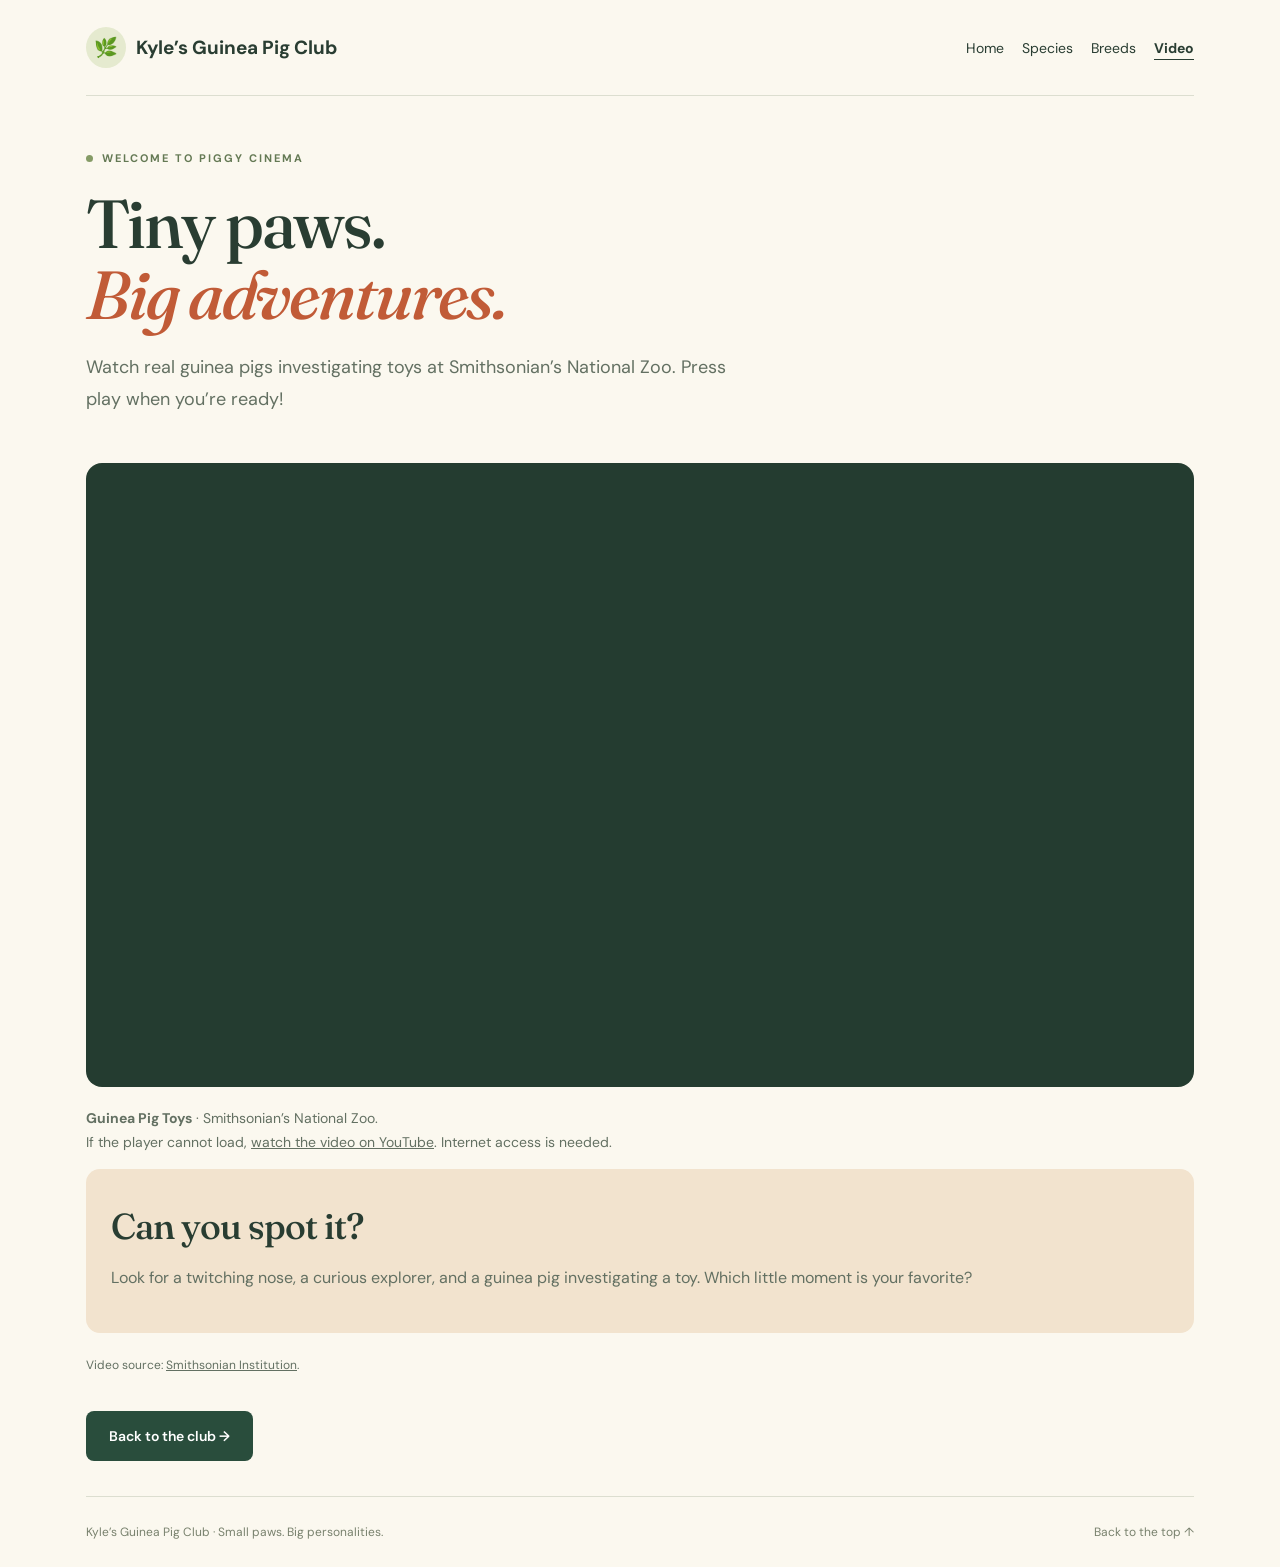
==== public/videos.html @ efac2963 "Refresh guinea pig photos and add species, breeds, and video pages" ====
<!doctype html>
<html lang="en"><head><meta charset="utf-8"><meta name="viewport" content="width=device-width, initial-scale=1"><meta name="description" content="Watch guinea pigs exploring enrichment toys in a video from Smithsonian’s National Zoo."><title>Piggy cinema | Kyle’s Guinea Pig Club</title><link rel="stylesheet" href="styles.css"></head>
<body><a class="skip-link" href="#main">Skip to content</a><div class="wrap"><header><a class="brand" href="index.html"><span aria-hidden="true">🌿</span>Kyle’s Guinea Pig Club</a><nav aria-label="Main navigation"><a href="index.html">Home</a><a href="species.html">Species</a><a href="breeds.html">Breeds</a><a href="videos.html" aria-current="page">Video</a></nav></header><main id="main">
<div class="page-intro"><div class="eyebrow">Welcome to piggy cinema</div><h1>Tiny paws.<br><em>Big adventures.</em></h1><p>Watch real guinea pigs investigating toys at Smithsonian’s National Zoo. Press play when you’re ready!</p></div>
<iframe class="video-frame" src="https://www.youtube-nocookie.com/embed/gSkxFIF4vSU" title="Guinea Pig Toys — Smithsonian’s National Zoo" loading="lazy" referrerpolicy="strict-origin-when-cross-origin" allow="encrypted-media; picture-in-picture; fullscreen" allowfullscreen></iframe>
<p class="video-caption"><strong>Guinea Pig Toys</strong> · Smithsonian’s National Zoo.<br>If the player cannot load, <a href="https://www.youtube.com/watch?v=gSkxFIF4vSU">watch the video on YouTube</a>. Internet access is needed.</p>
<div class="watch-prompt"><h2>Can you spot it?</h2><p>Look for a twitching nose, a curious explorer, and a guinea pig investigating a toy. Which little moment is your favorite?</p></div>
<p class="source">Video source: <a href="https://www.si.edu/object/zooenrichment-guinea-pig-toys%3Ayt_gSkxFIF4vSU">Smithsonian Institution</a>.</p><div class="page-links"><a class="button" href="index.html">Back to the club →</a></div></main><footer><span>Kyle’s Guinea Pig Club · Small paws. Big personalities.</span><a href="#main">Back to the top ↑</a></footer></div></body></html>
---- public/styles.css ----
@import url('https://fonts.googleapis.com/css2?family=DM+Sans:wght@400;500;600;700&family=Fraunces:opsz,wght@9..144,500;9..144,600;9..144,700&display=swap');
:root{--cream:#fbf8ef;--green:#294d3c;--orange:#c15b37;--ink:#293d32;--line:#dcded0}*{box-sizing:border-box}html{scroll-behavior:smooth}body{margin:0;background:var(--cream);color:var(--ink);font-family:'DM Sans',sans-serif}a{color:inherit}button,a{-webkit-tap-highlight-color:transparent}button:focus-visible,a:focus-visible{outline:3px solid var(--orange);outline-offset:5px}.wrap{max-width:1180px;margin:auto;padding:0 36px}header{display:flex;justify-content:space-between;align-items:center;padding:27px 0;border-bottom:1px solid var(--line)}.brand{text-decoration:none;font-weight:700;font-size:19px;display:flex;align-items:center;gap:10px}.brand span{background:#e5eacf;padding:8px;border-radius:50%}nav{display:flex;gap:28px;font-size:14px}nav a{text-decoration:none}nav a:hover{text-decoration:underline}.hero{display:grid;grid-template-columns:1fr 1fr;align-items:center;gap:40px;padding:66px 0 58px}.eyebrow{text-transform:uppercase;letter-spacing:2px;font-size:11px;font-weight:700;color:#647954;display:flex;gap:9px;align-items:center}.eyebrow:before{content:'';width:7px;height:7px;border-radius:50%;background:#859b66}h1,h2,h3{font-family:'Fraunces',Georgia,serif;font-weight:500}h1{font-size:clamp(48px,5.7vw,76px);letter-spacing:-3px;line-height:1.04;margin:23px 0}h1 em{color:var(--orange);font-weight:500}p{line-height:1.75;color:#637062}.intro{max-width:390px;font-size:16px}.button{display:inline-flex;gap:22px;align-items:center;border:0;border-radius:8px;background:var(--green);color:white;padding:16px 23px;font:600 14px 'DM Sans',sans-serif;text-decoration:none;cursor:pointer}.button:hover{background:#3f644c}.hero .button{margin:18px 0}.small{font-size:12px;color:#7a8170}.art{position:relative;background:#e6ecd6;border-radius:48% 48% 20px 20px;padding:36px 5px 10px;transform:rotate(2deg)}.art svg{width:100%;height:auto;display:block}.art-label{position:absolute;bottom:23px;left:18px;background:#fffdf5;padding:12px 18px;border-radius:6px;transform:rotate(-7deg);font-family:'Fraunces',Georgia,serif;box-shadow:0 5px 15px #294d3c12}.stamp{position:absolute;right:5px;top:8px;width:90px;height:90px;border-radius:50%;background:#eacb82;display:grid;place-content:center;text-align:center;font-size:11px;line-height:1.6;transform:rotate(12deg);border:1px dashed #9b8554;outline:6px solid #eacb82}.ribbon{display:flex;justify-content:center;gap:55px;padding:20px;border-top:1px solid var(--line);border-bottom:1px solid var(--line);font-size:12px;color:#64715c}section{padding:64px 0;scroll-margin-top:20px}.section-top{display:flex;align-items:end;justify-content:space-between;gap:20px;margin-bottom:25px}h2{font-size:36px;letter-spacing:-1px;margin:10px 0}h3{font-size:25px;margin:18px 0 4px}.section-top p{margin:0;font-size:14px}.cards{display:grid;grid-template-columns:repeat(3,1fr);gap:23px}.card{background:#fffdf7;border:1px solid var(--line);padding:13px;border-radius:14px}.portrait{border-radius:8px;background:#efe2cf;height:180px;display:flex;align-items:center;justify-content:center}.portrait svg{width:225px;height:165px}.card:nth-child(2) .portrait{background:#e6ebd9}.card:nth-child(3) .portrait{background:#f1dfd6}.card-content{padding:0 10px 9px}.card p{font-size:14px;margin:8px 0}.tag{font-size:10px;letter-spacing:1px;text-transform:uppercase;color:#9a724c}.fun{display:grid;grid-template-columns:1fr 1fr;gap:24px;padding-top:0}.panel{padding:35px;border-radius:15px;background:#e9eedc}.panel:nth-child(2){background:#f2e3ce}.panel h2{font-size:30px}.panel p{min-height:56px;font-size:15px}.panel button{margin-top:12px}.fact-label{font-size:11px;letter-spacing:1.5px;text-transform:uppercase}.name{font-family:'Fraunces',Georgia,serif;font-size:30px;color:var(--orange);display:block;margin:22px 0}.care{padding-top:0}.care-grid{display:grid;grid-template-columns:repeat(3,1fr);gap:30px}.care h3{font-size:22px}.care p{font-size:14px}.care-icon{font-size:26px}footer{border-top:1px solid var(--line);padding:27px 0;display:flex;justify-content:space-between;font-size:12px;color:#78816d}footer a{text-decoration:none}.hidden-art{position:absolute;width:0;height:0;overflow:hidden}@media(max-width:700px){.wrap{padding:0 22px}header{padding:20px 0}.brand{font-size:15px}nav{gap:14px;font-size:12px}nav a:last-child{display:none}.hero{grid-template-columns:1fr;padding:38px 0;gap:28px}h1{font-size:57px}.art{max-width:430px;width:100%;margin:auto}.ribbon{gap:18px;font-size:10px;padding:17px 0}.cards,.care-grid{grid-template-columns:1fr}.portrait{height:210px}.fun{grid-template-columns:1fr}.section-top{display:block}.section-top p{margin-top:10px}section{padding:42px 0}footer{gap:20px;line-height:1.6}.panel{padding:27px}}@media(prefers-reduced-motion:reduce){html{scroll-behavior:auto}}

/* Photos and topic guides */
.art{padding:0;background:#e6ecd6}.hero-photo{width:100%;height:430px;object-fit:cover;object-position:52% center;display:block;border-radius:48% 48% 20px 20px}.stamp{z-index:1}.portrait{height:250px;overflow:hidden}.portrait img{width:100%;height:100%;object-fit:cover;object-position:center 59%;display:block}.card:nth-child(3) .portrait img{object-position:center}.topic-nav{display:grid;grid-template-columns:repeat(4,1fr);gap:15px;margin-top:25px}.topic-link{padding:23px 18px;border:1px solid var(--line);border-radius:12px;text-decoration:none;background:#fffdf7}.topic-link:hover{background:#e9eedc;border-color:#859b66}.topic-link span{font-size:27px;display:block;margin-bottom:13px}.topic-link strong{display:block;font-size:16px}.topic-link small{display:block;color:#637062;margin-top:8px;line-height:1.5}.guide{border-top:1px solid var(--line)}.guide-grid{display:grid;grid-template-columns:repeat(3,1fr);gap:22px}.guide-card{border-radius:12px;background:#f0eddf;padding:25px}.guide-card h3{font-size:22px;margin-top:0}.guide-card p{font-size:14px;margin-bottom:0}.guide:nth-of-type(even) .guide-card{background:#e9eedc}.source{font-size:12px;margin:22px 0 0}.photo-credits{font-size:12px;line-height:1.8;color:#637062;margin-top:18px}.photo-credits summary{cursor:pointer}header nav{flex-wrap:wrap}#explore{padding-bottom:20px}
@media(max-width:700px){header{align-items:flex-start;gap:18px;flex-direction:column}header nav a:last-child{display:block}header nav{gap:22px}.topic-nav{grid-template-columns:repeat(2,1fr)}.guide-grid{grid-template-columns:1fr}.hero-photo{height:360px}.portrait{height:280px}.art-label{font-size:14px}.stamp{width:76px;height:76px;font-size:10px}}

header{gap:24px}header nav{justify-content:flex-end;gap:18px}.brand{flex-shrink:0}.portrait img[src*="marshmallow-new"]{object-position:center 68%}.portrait img[src*="biscuit-new"]{object-position:center}.hero-photo{object-position:center 43%}.page-intro{max-width:820px;padding:55px 0 30px}.page-intro h1{font-size:clamp(42px,6vw,68px);letter-spacing:-2px}.page-intro p{font-size:18px;max-width:650px}.page-banner{width:100%;max-height:390px;object-fit:cover;object-position:center 45%;border-radius:18px}.note{background:#e9eedc;padding:24px 30px;border-radius:14px;margin:28px 0}.note h2{font-size:27px}.page-links{display:flex;gap:18px;flex-wrap:wrap;padding:35px 0}.breed-grid{display:grid;grid-template-columns:repeat(3,1fr);gap:22px}.breed-card{background:#fffdf7;border:1px solid var(--line);border-radius:16px;padding:30px}.coat-icon{font-size:46px;line-height:1.4}.breed-card p{font-size:15px}.video-frame{width:100%;aspect-ratio:16/9;border:0;border-radius:16px;background:#243c30}.video-caption{font-size:14px}.watch-prompt{padding:25px;background:#f2e3ce;border-radius:14px}nav [aria-current="page"]{font-weight:700;text-decoration:underline;text-underline-offset:6px}.skip-link{position:absolute;left:20px;top:-80px;background:white;padding:12px;z-index:10}.skip-link:focus{top:10px}@media(max-width:850px){header{flex-wrap:wrap}header nav{justify-content:flex-start}.breed-grid{grid-template-columns:1fr}.page-intro{padding-top:35px}}
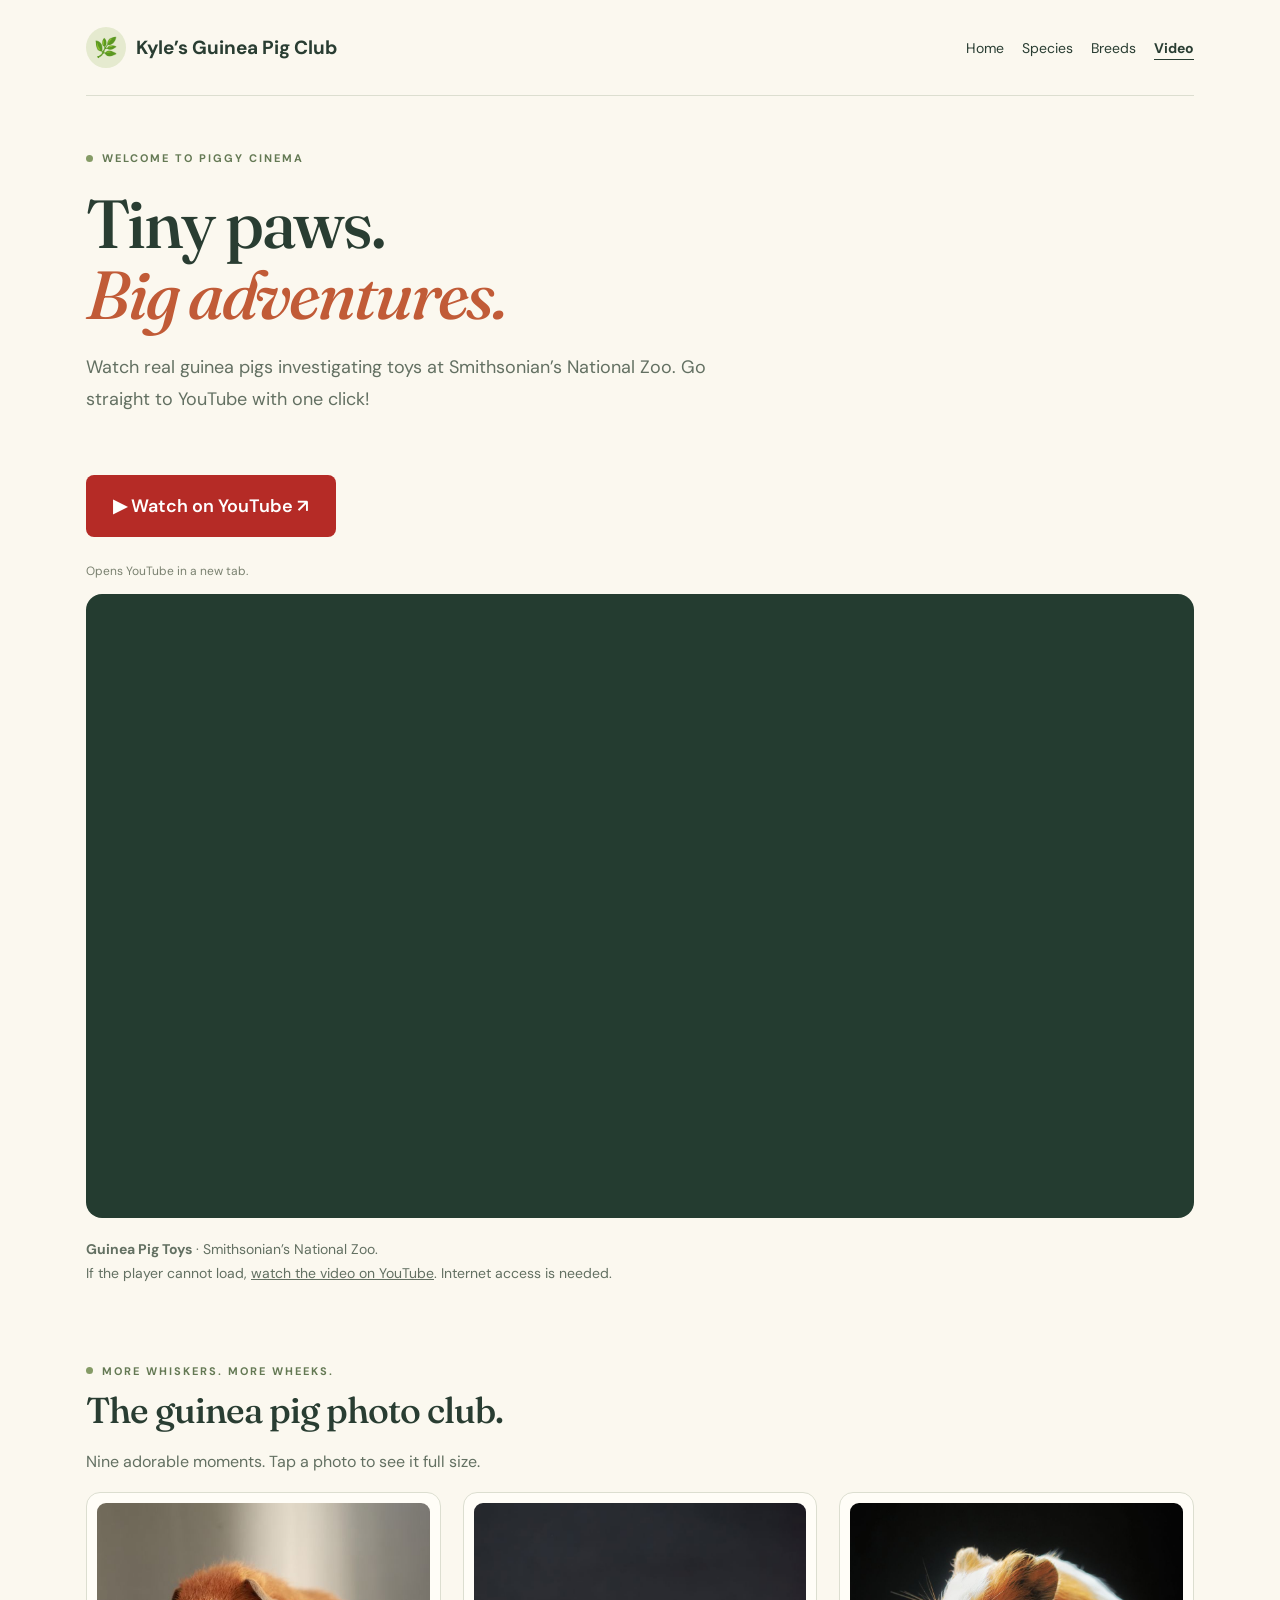
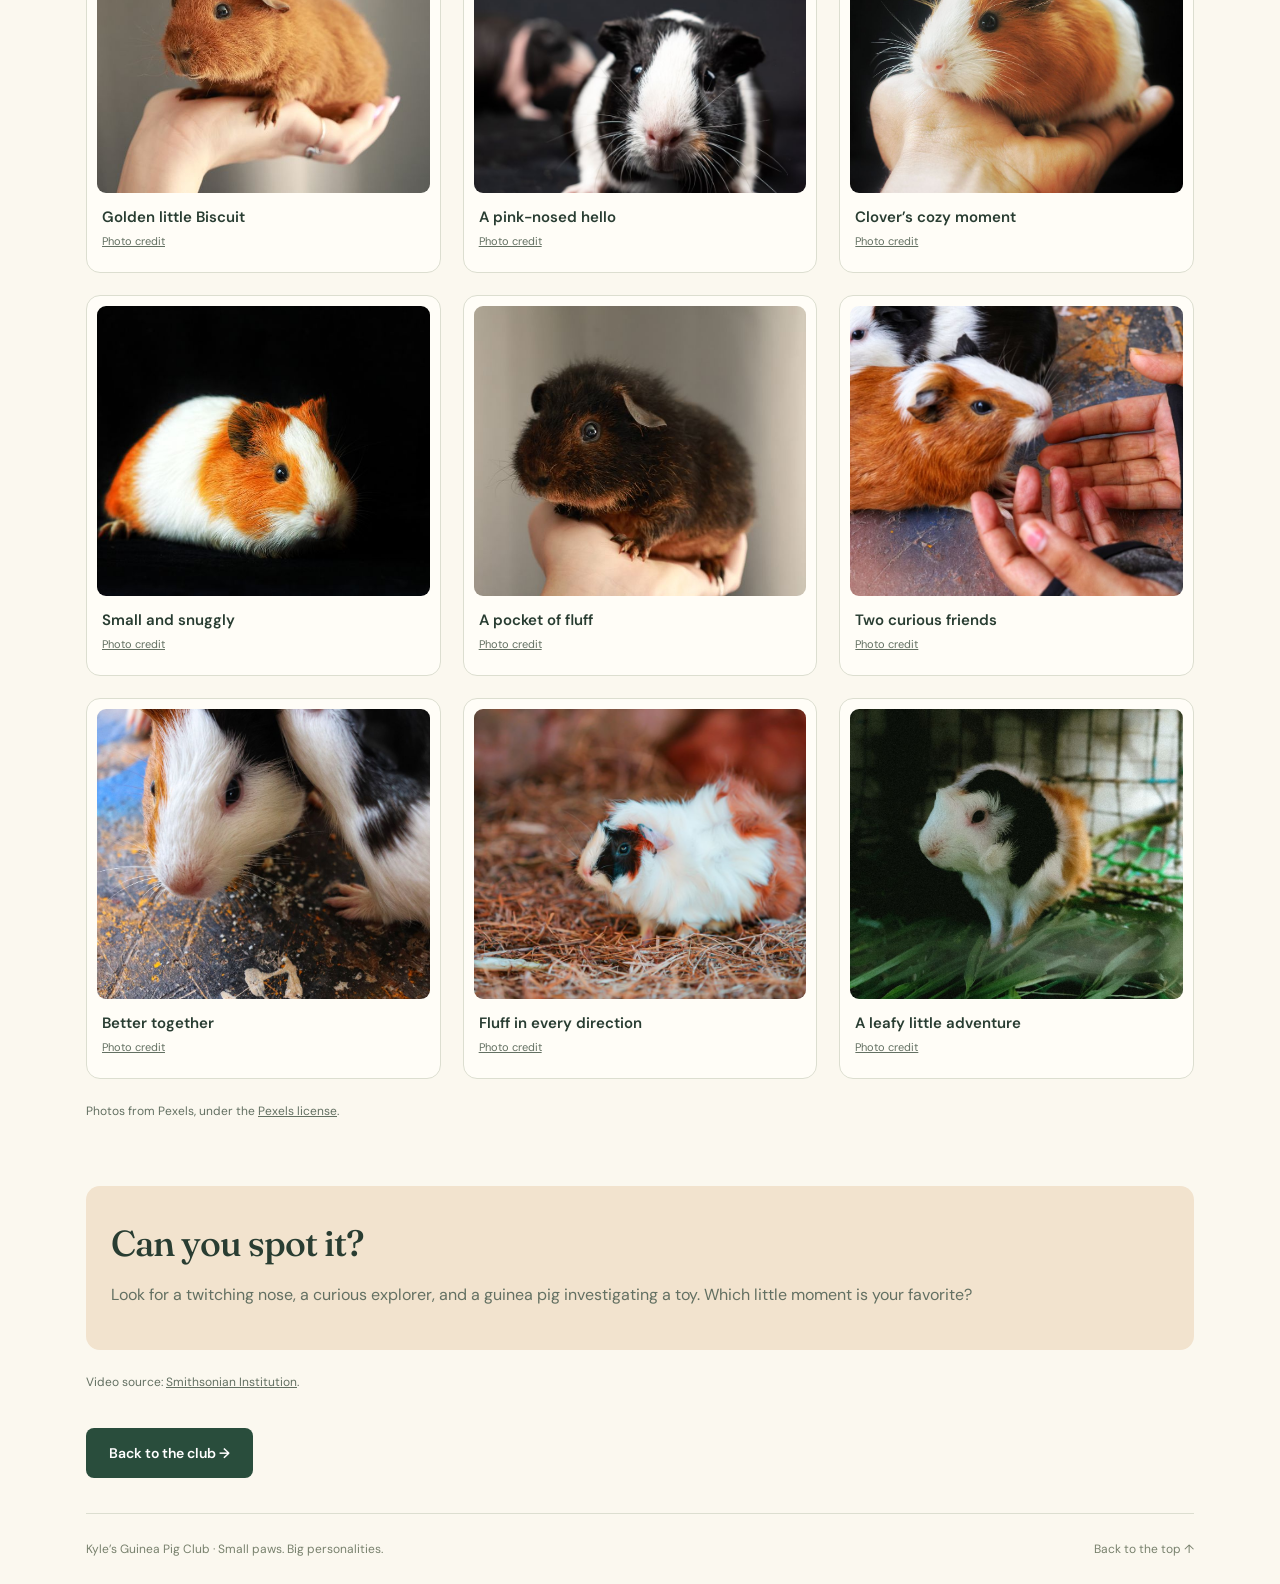
==== commit 3f5b966e: "Add direct YouTube buttons and nine-photo guinea pig galleries" ====
--- a/public/videos.html
+++ b/public/videos.html
@@ -1,8 +1,8 @@
 <!doctype html>
 <html lang="en"><head><meta charset="utf-8"><meta name="viewport" content="width=device-width, initial-scale=1"><meta name="description" content="Watch guinea pigs exploring enrichment toys in a video from Smithsonian’s National Zoo."><title>Piggy cinema | Kyle’s Guinea Pig Club</title><link rel="stylesheet" href="styles.css"></head>
 <body><a class="skip-link" href="#main">Skip to content</a><div class="wrap"><header><a class="brand" href="index.html"><span aria-hidden="true">🌿</span>Kyle’s Guinea Pig Club</a><nav aria-label="Main navigation"><a href="index.html">Home</a><a href="species.html">Species</a><a href="breeds.html">Breeds</a><a href="videos.html" aria-current="page">Video</a></nav></header><main id="main">
-<div class="page-intro"><div class="eyebrow">Welcome to piggy cinema</div><h1>Tiny paws.<br><em>Big adventures.</em></h1><p>Watch real guinea pigs investigating toys at Smithsonian’s National Zoo. Press play when you’re ready!</p></div>
-<iframe class="video-frame" src="https://www.youtube-nocookie.com/embed/gSkxFIF4vSU" title="Guinea Pig Toys — Smithsonian’s National Zoo" loading="lazy" referrerpolicy="strict-origin-when-cross-origin" allow="encrypted-media; picture-in-picture; fullscreen" allowfullscreen></iframe>
+<div class="page-intro"><div class="eyebrow">Welcome to piggy cinema</div><h1>Tiny paws.<br><em>Big adventures.</em></h1><p>Watch real guinea pigs investigating toys at Smithsonian’s National Zoo. Go straight to YouTube with one click!</p></div>
+<a class="button youtube-button" href="https://www.youtube.com/watch?v=gSkxFIF4vSU" target="_blank" rel="noopener noreferrer">▶ Watch on YouTube ↗</a><p class="small">Opens YouTube in a new tab.</p><iframe class="video-frame" src="https://www.youtube-nocookie.com/embed/gSkxFIF4vSU" title="Guinea Pig Toys — Smithsonian’s National Zoo" loading="lazy" referrerpolicy="strict-origin-when-cross-origin" allow="encrypted-media; picture-in-picture; fullscreen" allowfullscreen></iframe>
 <p class="video-caption"><strong>Guinea Pig Toys</strong> · Smithsonian’s National Zoo.<br>If the player cannot load, <a href="https://www.youtube.com/watch?v=gSkxFIF4vSU">watch the video on YouTube</a>. Internet access is needed.</p>
-<div class="watch-prompt"><h2>Can you spot it?</h2><p>Look for a twitching nose, a curious explorer, and a guinea pig investigating a toy. Which little moment is your favorite?</p></div>
+<section id="gallery"><div class="eyebrow">More whiskers. More wheeks.</div><h2>The guinea pig photo club.</h2><p>Nine adorable moments. Tap a photo to see it full size.</p><div class="photo-gallery"><figure><a href="images/biscuit-new.jpg" target="_blank" rel="noopener noreferrer" aria-label="View Golden little Biscuit full size (new tab)"><img src="images/biscuit-new.jpg" alt="Golden little Biscuit — a real guinea pig photograph" width="800" height="600" loading="lazy"></a><figcaption>Golden little Biscuit <a class="photo-source" href="https://www.pexels.com/photo/37102819/">Photo credit</a></figcaption></figure><figure><a href="images/marshmallow-new.jpg" target="_blank" rel="noopener noreferrer" aria-label="View A pink-nosed hello full size (new tab)"><img src="images/marshmallow-new.jpg" alt="A pink-nosed hello — a real guinea pig photograph" width="800" height="600" loading="lazy"></a><figcaption>A pink-nosed hello <a class="photo-source" href="https://www.pexels.com/photo/20839547/">Photo credit</a></figcaption></figure><figure><a href="images/clover.jpg" target="_blank" rel="noopener noreferrer" aria-label="View Clover’s cozy moment full size (new tab)"><img src="images/clover.jpg" alt="Clover’s cozy moment — a real guinea pig photograph" width="800" height="600" loading="lazy"></a><figcaption>Clover’s cozy moment <a class="photo-source" href="https://www.pexels.com/photo/4383760/">Photo credit</a></figcaption></figure><figure><a href="images/piggy-portrait.jpg" target="_blank" rel="noopener noreferrer" aria-label="View Small and snuggly full size (new tab)"><img src="images/piggy-portrait.jpg" alt="Small and snuggly — a real guinea pig photograph" width="800" height="600" loading="lazy"></a><figcaption>Small and snuggly <a class="photo-source" href="https://www.pexels.com/photo/4383759/">Photo credit</a></figcaption></figure><figure><a href="images/piggy-cuddle.jpg" target="_blank" rel="noopener noreferrer" aria-label="View A pocket of fluff full size (new tab)"><img src="images/piggy-cuddle.jpg" alt="A pocket of fluff — a real guinea pig photograph" width="800" height="600" loading="lazy"></a><figcaption>A pocket of fluff <a class="photo-source" href="https://www.pexels.com/photo/37102818/">Photo credit</a></figcaption></figure><figure><a href="images/piggy-pair.jpg" target="_blank" rel="noopener noreferrer" aria-label="View Two curious friends full size (new tab)"><img src="images/piggy-pair.jpg" alt="Two curious friends — a real guinea pig photograph" width="800" height="600" loading="lazy"></a><figcaption>Two curious friends <a class="photo-source" href="https://www.pexels.com/photo/15002728/">Photo credit</a></figcaption></figure><figure><a href="images/welcome.jpg" target="_blank" rel="noopener noreferrer" aria-label="View Better together full size (new tab)"><img src="images/welcome.jpg" alt="Better together — a real guinea pig photograph" width="800" height="600" loading="lazy"></a><figcaption>Better together <a class="photo-source" href="https://www.pexels.com/photo/15002727/">Photo credit</a></figcaption></figure><figure><a href="images/marshmallow.jpg" target="_blank" rel="noopener noreferrer" aria-label="View Fluff in every direction full size (new tab)"><img src="images/marshmallow.jpg" alt="Fluff in every direction — a real guinea pig photograph" width="800" height="600" loading="lazy"></a><figcaption>Fluff in every direction <a class="photo-source" href="https://www.pexels.com/photo/30655164/">Photo credit</a></figcaption></figure><figure><a href="images/biscuit.jpg" target="_blank" rel="noopener noreferrer" aria-label="View A leafy little adventure full size (new tab)"><img src="images/biscuit.jpg" alt="A leafy little adventure — a real guinea pig photograph" width="800" height="600" loading="lazy"></a><figcaption>A leafy little adventure <a class="photo-source" href="https://www.pexels.com/photo/12916343/">Photo credit</a></figcaption></figure></div><p class="source">Photos from Pexels, under the <a href="https://www.pexels.com/license/">Pexels license</a>.</p></section><div class="watch-prompt"><h2>Can you spot it?</h2><p>Look for a twitching nose, a curious explorer, and a guinea pig investigating a toy. Which little moment is your favorite?</p></div>
 <p class="source">Video source: <a href="https://www.si.edu/object/zooenrichment-guinea-pig-toys%3Ayt_gSkxFIF4vSU">Smithsonian Institution</a>.</p><div class="page-links"><a class="button" href="index.html">Back to the club →</a></div></main><footer><span>Kyle’s Guinea Pig Club · Small paws. Big personalities.</span><a href="#main">Back to the top ↑</a></footer></div></body></html>
--- a/public/styles.css
+++ b/public/styles.css
@@ -6,3 +6,5 @@
 @media(max-width:700px){header{align-items:flex-start;gap:18px;flex-direction:column}header nav a:last-child{display:block}header nav{gap:22px}.topic-nav{grid-template-columns:repeat(2,1fr)}.guide-grid{grid-template-columns:1fr}.hero-photo{height:360px}.portrait{height:280px}.art-label{font-size:14px}.stamp{width:76px;height:76px;font-size:10px}}
 
 header{gap:24px}header nav{justify-content:flex-end;gap:18px}.brand{flex-shrink:0}.portrait img[src*="marshmallow-new"]{object-position:center 68%}.portrait img[src*="biscuit-new"]{object-position:center}.hero-photo{object-position:center 43%}.page-intro{max-width:820px;padding:55px 0 30px}.page-intro h1{font-size:clamp(42px,6vw,68px);letter-spacing:-2px}.page-intro p{font-size:18px;max-width:650px}.page-banner{width:100%;max-height:390px;object-fit:cover;object-position:center 45%;border-radius:18px}.note{background:#e9eedc;padding:24px 30px;border-radius:14px;margin:28px 0}.note h2{font-size:27px}.page-links{display:flex;gap:18px;flex-wrap:wrap;padding:35px 0}.breed-grid{display:grid;grid-template-columns:repeat(3,1fr);gap:22px}.breed-card{background:#fffdf7;border:1px solid var(--line);border-radius:16px;padding:30px}.coat-icon{font-size:46px;line-height:1.4}.breed-card p{font-size:15px}.video-frame{width:100%;aspect-ratio:16/9;border:0;border-radius:16px;background:#243c30}.video-caption{font-size:14px}.watch-prompt{padding:25px;background:#f2e3ce;border-radius:14px}nav [aria-current="page"]{font-weight:700;text-decoration:underline;text-underline-offset:6px}.skip-link{position:absolute;left:20px;top:-80px;background:white;padding:12px;z-index:10}.skip-link:focus{top:10px}@media(max-width:850px){header{flex-wrap:wrap}header nav{justify-content:flex-start}.breed-grid{grid-template-columns:1fr}.page-intro{padding-top:35px}}
+
+.youtube-button{background:#b52b26;font-size:18px;padding:19px 27px;margin:12px 0}.youtube-button:hover{background:#90201d}.hero .youtube-button{font-size:14px;margin:0 0 18px}.photo-gallery{display:grid;grid-template-columns:repeat(3,minmax(0,1fr));gap:22px}.photo-gallery figure{margin:0;padding:10px;background:#fffdf7;border:1px solid var(--line);border-radius:14px;overflow:hidden}.photo-gallery img{width:100%;height:290px;object-fit:cover;object-position:center 60%;display:block;border-radius:9px}.photo-gallery figcaption{padding:14px 5px;font-weight:600;font-size:15px}.photo-source{display:block;margin-top:7px;font-size:11px;font-weight:400;color:#637062}.photo-gallery a:focus-visible{display:block;outline-offset:2px}.photo-gallery img:hover{filter:brightness(1.06)}@media(max-width:700px){.photo-gallery{grid-template-columns:repeat(2,minmax(0,1fr));gap:12px}.photo-gallery img{height:210px}.photo-gallery figcaption{font-size:13px}.youtube-button{font-size:16px}}@media(max-width:380px){.photo-gallery{grid-template-columns:1fr}}
